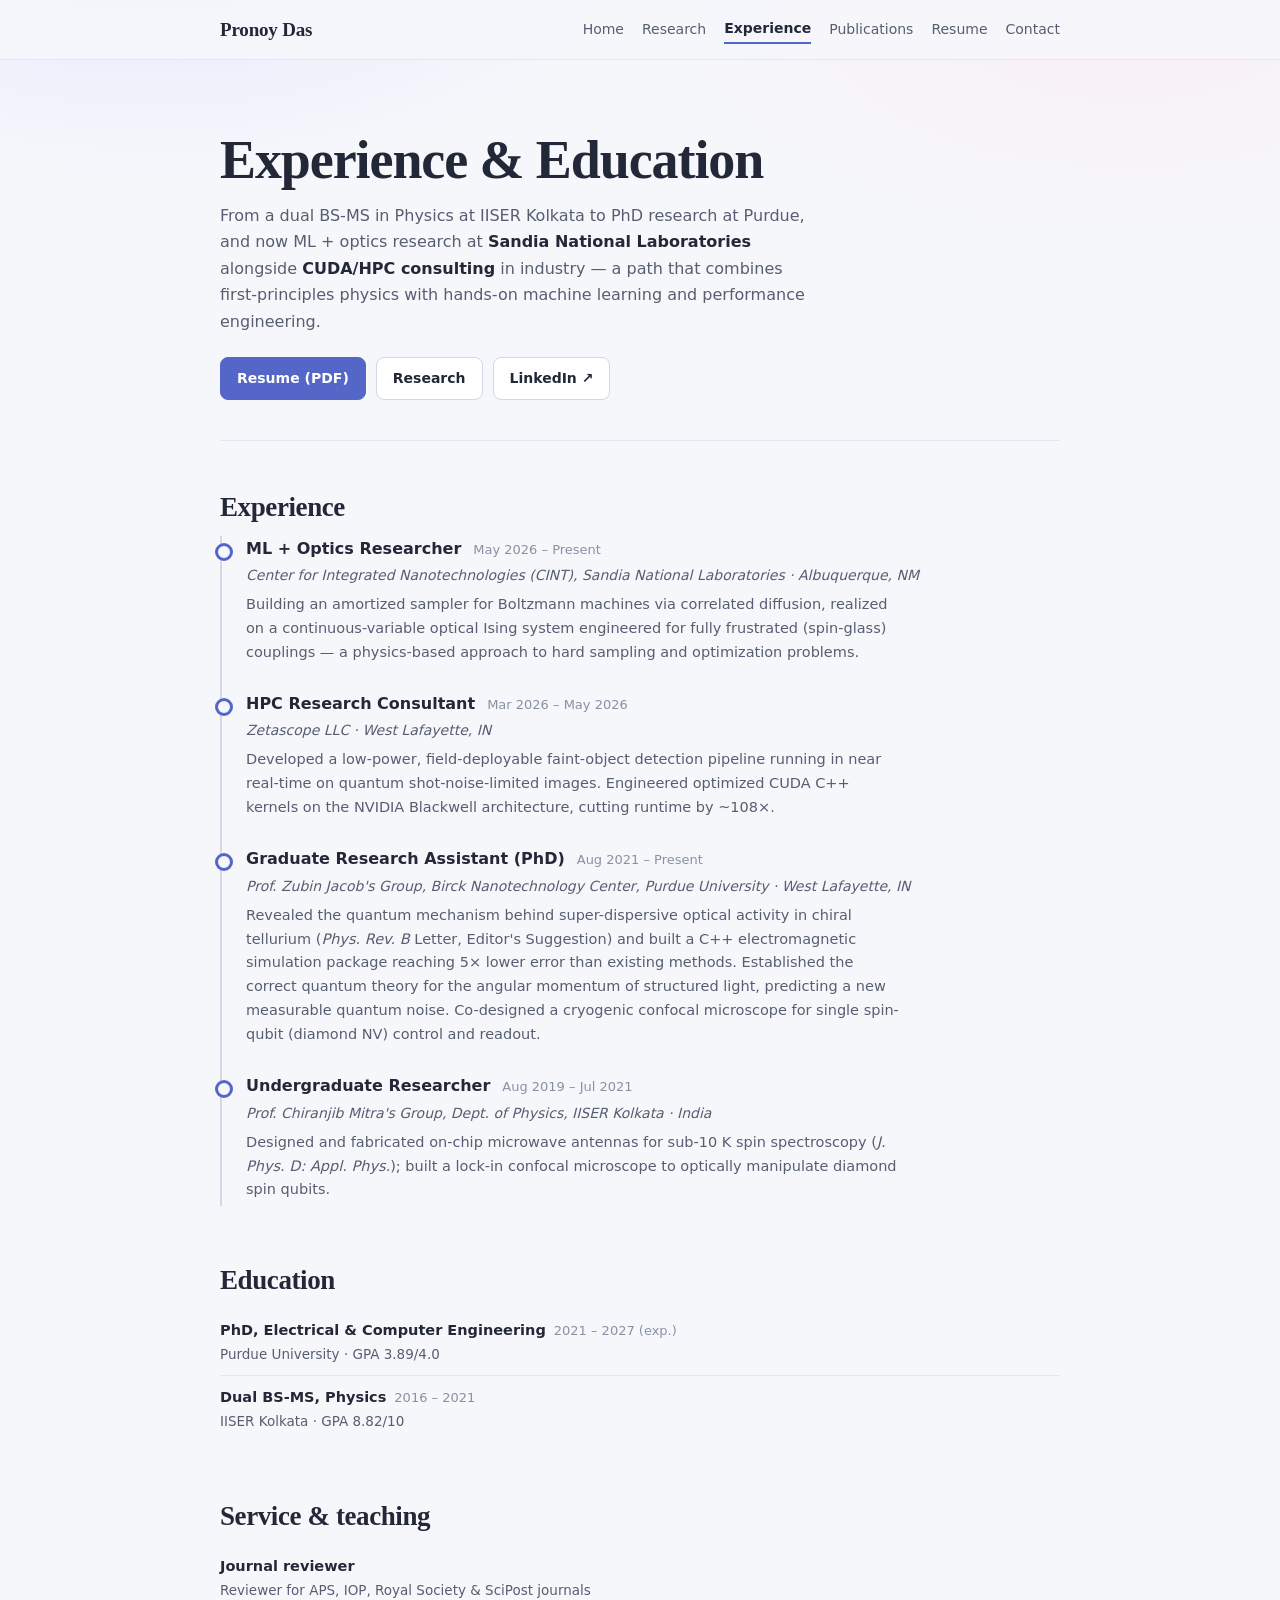
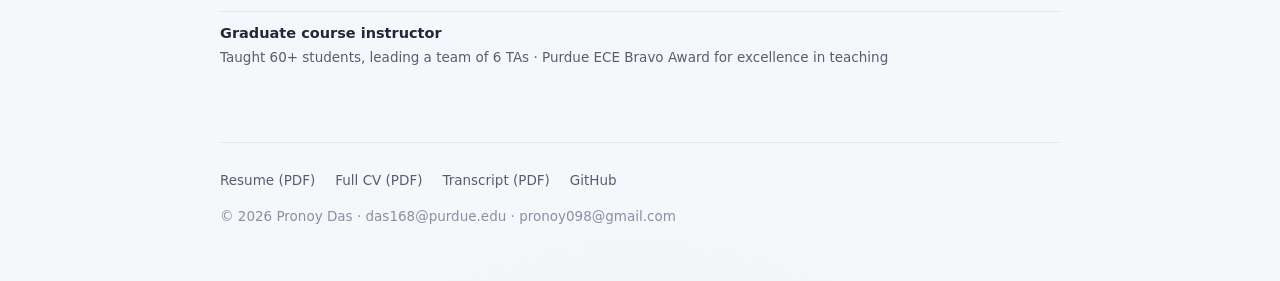
==== experience.html @ fbb36c84 "changes" ====
<!doctype html>
<html lang="en">
<head>
  <meta charset="utf-8" />
  <meta name="viewport" content="width=device-width, initial-scale=1" />
  <title>Experience &amp; Education | Pronoy Das</title>

  <!-- Primary SEO -->
  <meta name="description" content="Experience and education of Pronoy Das: ML + optics research at Sandia National Laboratories, CUDA/HPC consulting at Zetascope, PhD research at Purdue University, and a dual BS-MS in Physics from IISER Kolkata." />
  <meta name="robots" content="index, follow, max-image-preview:large, max-snippet:-1, max-video-preview:-1" />
  <link rel="canonical" href="https://daspronoy.github.io/experience.html" />

  <!-- Open Graph -->
  <meta property="og:type" content="website" />
  <meta property="og:url" content="https://daspronoy.github.io/experience.html" />
  <meta property="og:title" content="Experience &amp; Education | Pronoy Das" />
  <meta property="og:description" content="ML + optics research at Sandia National Laboratories, CUDA/HPC consulting, PhD research at Purdue University, and a dual BS-MS in Physics from IISER Kolkata." />
  <meta property="og:site_name" content="Pronoy Das" />
  <meta property="og:locale" content="en_US" />
  <meta property="og:image" content="https://daspronoy.github.io/assets/Pronoy.webp" />
  <meta property="og:image:alt" content="Headshot of Pronoy Das" />

  <!-- Twitter -->
  <meta name="twitter:card" content="summary_large_image" />
  <meta name="twitter:title" content="Experience &amp; Education | Pronoy Das" />
  <meta name="twitter:description" content="ML + optics research at Sandia National Laboratories, CUDA/HPC consulting, PhD research at Purdue University, and a dual BS-MS in Physics from IISER Kolkata." />
  <meta name="twitter:image" content="https://daspronoy.github.io/assets/Pronoy.webp" />

  <link rel="stylesheet" href="styles.css" />

  <!-- JSON-LD structured data -->
  <script type="application/ld+json">
  {
    "@context": "https://schema.org",
    "@type": "WebPage",
    "name": "Experience & Education | Pronoy Das",
    "url": "https://daspronoy.github.io/experience.html",
    "isPartOf": {"@type": "WebSite", "name": "Pronoy Das", "url": "https://daspronoy.github.io/"},
    "about": [
      "Machine learning research at Sandia National Laboratories",
      "CUDA and GPU performance engineering",
      "PhD research at Purdue University",
      "Physics education at IISER Kolkata"
    ]
  }
  </script>
</head>

<body>
  <header class="site-header">
    <div class="container header-inner">
      <a href="index.html" class="brand">Pronoy Das</a>
      <nav class="site-nav" aria-label="Main navigation">
        <a href="index.html" class="nav-link">Home</a>
        <a href="research.html" class="nav-link">Research</a>
        <a href="experience.html" class="nav-link" aria-current="page">Experience</a>
        <a href="research.html#publications" class="nav-link">Publications</a>
        <a href="docs/resume.pdf" class="nav-link">Resume</a>
        <a href="index.html#contact" class="nav-link">Contact</a>
      </nav>
    </div>
  </header>

  <main class="container">
    <!-- Intro -->
    <section class="hero">
      <h1 class="hero-title">Experience &amp; Education</h1>
      <p class="hero-blurb">
        From a dual BS-MS in Physics at IISER Kolkata to PhD research at Purdue, and now ML + optics research at
        <strong>Sandia National Laboratories</strong> alongside <strong>CUDA/HPC consulting</strong> in industry —
        a path that combines first-principles physics with hands-on machine learning and performance engineering.
      </p>
      <div class="hero-cta">
        <a class="btn btn-primary" href="docs/resume.pdf">Resume (PDF)</a>
        <a class="btn" href="research.html">Research</a>
        <a class="btn" href="https://www.linkedin.com/in/daspronoy/" target="_blank" rel="noreferrer">LinkedIn ↗</a>
      </div>
    </section>

    <!-- Experience -->
    <section class="section" id="experience">
      <h2 class="section-title">Experience</h2>
      <ul class="timeline">
        <li>
          <div class="role-head">
            <h3 class="role-title">ML + Optics Researcher</h3>
            <span class="role-dates">May 2026 – Present</span>
          </div>
          <p class="role-org">Center for Integrated Nanotechnologies (CINT), Sandia National Laboratories · Albuquerque, NM</p>
          <p class="role-desc">
            Building an amortized sampler for Boltzmann machines via correlated diffusion, realized on a
            continuous-variable optical Ising system engineered for fully frustrated (spin-glass) couplings — a
            physics-based approach to hard sampling and optimization problems.
          </p>
        </li>

        <li>
          <div class="role-head">
            <h3 class="role-title">HPC Research Consultant</h3>
            <span class="role-dates">Mar 2026 – May 2026</span>
          </div>
          <p class="role-org">Zetascope LLC · West Lafayette, IN</p>
          <p class="role-desc">
            Developed a low-power, field-deployable faint-object detection pipeline running in near real-time on
            quantum shot-noise-limited images. Engineered optimized CUDA C++ kernels on the NVIDIA Blackwell
            architecture, cutting runtime by ~108&times;.
          </p>
        </li>

        <li>
          <div class="role-head">
            <h3 class="role-title">Graduate Research Assistant (PhD)</h3>
            <span class="role-dates">Aug 2021 – Present</span>
          </div>
          <p class="role-org">Prof. Zubin Jacob's Group, Birck Nanotechnology Center, Purdue University · West Lafayette, IN</p>
          <p class="role-desc">
            Revealed the quantum mechanism behind super-dispersive optical activity in chiral tellurium
            (<em>Phys. Rev. B</em> Letter, Editor's Suggestion) and built a C++ electromagnetic simulation package
            reaching 5&times; lower error than existing methods. Established the correct quantum theory for the angular
            momentum of structured light, predicting a new measurable quantum noise. Co-designed a cryogenic confocal
            microscope for single spin-qubit (diamond NV) control and readout.
          </p>
        </li>

        <li>
          <div class="role-head">
            <h3 class="role-title">Undergraduate Researcher</h3>
            <span class="role-dates">Aug 2019 – Jul 2021</span>
          </div>
          <p class="role-org">Prof. Chiranjib Mitra's Group, Dept. of Physics, IISER Kolkata · India</p>
          <p class="role-desc">
            Designed and fabricated on-chip microwave antennas for sub-10 K spin spectroscopy
            (<em>J. Phys. D: Appl. Phys.</em>); built a lock-in confocal microscope to optically manipulate diamond
            spin qubits.
          </p>
        </li>
      </ul>
    </section>

    <!-- Education -->
    <section class="section" id="education">
      <h2 class="section-title">Education</h2>
      <ul class="plain-list">
        <li><strong>PhD, Electrical &amp; Computer Engineering</strong><span class="when">2021 – 2027 (exp.)</span>
          <span class="detail">Purdue University · GPA 3.89/4.0</span></li>
        <li><strong>Dual BS-MS, Physics</strong><span class="when">2016 – 2021</span>
          <span class="detail">IISER Kolkata · GPA 8.82/10</span></li>
      </ul>
    </section>

    <!-- Service & teaching -->
    <section class="section" id="service">
      <h2 class="section-title">Service &amp; teaching</h2>
      <ul class="plain-list">
        <li><strong>Journal reviewer</strong>
          <span class="detail">Reviewer for APS, IOP, Royal Society &amp; SciPost journals</span></li>
        <li><strong>Graduate course instructor</strong>
          <span class="detail">Taught 60+ students, leading a team of 6 TAs · Purdue ECE Bravo Award for excellence in teaching</span></li>
      </ul>
    </section>

    <footer class="footer">
      <ul class="footer-links">
        <li><a href="docs/resume.pdf">Resume (PDF)</a></li>
        <li><a href="docs/CV.pdf">Full CV (PDF)</a></li>
        <li><a href="docs/transcript.pdf">Transcript (PDF)</a></li>
        <li><a href="https://github.com/daspronoy" target="_blank" rel="noreferrer">GitHub</a></li>
      </ul>
      <p>© 2026 Pronoy Das · das168@purdue.edu · pronoy098@gmail.com</p>
    </footer>
  </main>
</body>
</html>
---- styles.css ----
/* styles.css — shared by index.html and research.html
   Hand-written CSS (no frameworks). Clean, light, editorial. */

:root{
  --bg: #f6f7fb;
  --bg-alt: #eceff7;
  --ink: #232838;
  --muted: #565e72;
  --faint: #8791a6;
  --accent: #5566c9;
  --accent-dark: #4254b0;
  --border: #e2e6f0;
  --border-strong: #d2d8e8;
  --card: #ffffff;
  --pastel-pink: #f3c9d9;
  --pastel-mint: #c2e4d8;
  --pastel-lavender: #d6cff1;
  --serif: "Iowan Old Style", "Palatino Linotype", Palatino, Georgia, "Times New Roman", serif;
  --sans: ui-sans-serif, system-ui, -apple-system, "Segoe UI", Roboto, Helvetica, Arial, sans-serif;
}

*{ box-sizing: border-box; }

html{ scroll-behavior: smooth; }

body{
  margin: 0;
  background:
    radial-gradient(900px 480px at 12% -5%, rgba(186,196,255,0.35), transparent 55%),
    radial-gradient(800px 420px at 88% 0%, rgba(255,219,233,0.30), transparent 55%),
    radial-gradient(700px 500px at 50% 110%, rgba(196,233,222,0.28), transparent 55%),
    var(--bg);
  color: var(--ink);
  font-family: var(--sans);
  font-size: 16px;
  line-height: 1.65;
  -webkit-font-smoothing: antialiased;
}

.container{
  width: 100%;
  max-width: 880px;
  margin: 0 auto;
  padding: 0 20px;
}

a{ color: var(--accent-dark); text-decoration: none; }
a:hover{ text-decoration: underline; }

.sr-only{
  position: absolute;
  width: 1px; height: 1px;
  padding: 0; margin: -1px;
  overflow: hidden; clip: rect(0,0,0,0);
  border: 0;
}

/* ---------- Header ---------- */
.site-header{
  position: sticky;
  top: 0;
  z-index: 50;
  background: rgba(246,247,251,0.90);
  backdrop-filter: blur(8px);
  border-bottom: 1px solid var(--border);
}

.header-inner{
  display: flex;
  align-items: center;
  justify-content: space-between;
  flex-wrap: wrap;
  gap: 6px 16px;
  padding-top: 14px;
  padding-bottom: 14px;
}

.brand{
  font-family: var(--serif);
  font-size: 19px;
  font-weight: 700;
  color: var(--ink);
  letter-spacing: -0.01em;
}
.brand:hover{ text-decoration: none; color: var(--accent-dark); }

.site-nav{
  display: flex;
  align-items: center;
  flex-wrap: wrap;
  gap: 4px 18px;
}

.nav-link{
  font-size: 14px;
  color: var(--muted);
  padding: 2px 0;
}
.nav-link:hover{ color: var(--ink); text-decoration: none; }
.nav-link[aria-current="page"]{
  color: var(--ink);
  font-weight: 600;
  border-bottom: 2px solid var(--accent);
}

/* ---------- Hero ---------- */
.hero{
  padding: 56px 0 40px;
  border-bottom: 1px solid var(--border);
}

.hero-grid{
  display: grid;
  grid-template-columns: 1fr;
  gap: 28px;
  align-items: center;
}

@media (min-width: 700px){
  .hero-grid{ grid-template-columns: 1fr 190px; gap: 40px; }
}

.status-pill{
  display: inline-flex;
  align-items: center;
  gap: 8px;
  border: 1px solid var(--border-strong);
  background: var(--card);
  border-radius: 999px;
  padding: 5px 12px;
  font-size: 13px;
  font-weight: 600;
  color: var(--muted);
}

.status-dot{
  width: 8px; height: 8px;
  border-radius: 999px;
  background: #2e7d4f;
  flex: none;
}

.hero-title{
  font-family: var(--serif);
  font-size: 44px;
  line-height: 1.05;
  letter-spacing: -0.02em;
  margin: 16px 0 0;
  font-weight: 700;
}

@media (min-width: 700px){
  .hero-title{ font-size: 54px; }
}

.hero-subtitle{
  margin: 12px 0 0;
  font-size: 17px;
  color: var(--muted);
}

.hero-blurb{
  margin: 14px 0 0;
  max-width: 600px;
  color: var(--muted);
}
.hero-blurb strong{ color: var(--ink); }

.hero-cta{
  margin-top: 22px;
  display: flex;
  flex-wrap: wrap;
  gap: 10px;
}

.portrait{
  width: 160px;
  height: 160px;
  border-radius: 50%;
  overflow: hidden;
  border: 1px solid var(--border-strong);
  box-shadow: 0 8px 24px rgba(28,27,23,0.10);
  justify-self: center;
}

@media (min-width: 700px){
  .portrait{ width: 190px; height: 190px; justify-self: end; }
}

.portrait img{
  width: 100%;
  height: 100%;
  object-fit: cover;
  display: block;
}

/* ---------- Buttons ---------- */
.btn{
  display: inline-flex;
  align-items: center;
  gap: 6px;
  border-radius: 8px;
  padding: 9px 16px;
  font-size: 14px;
  font-weight: 600;
  border: 1px solid var(--border-strong);
  background: var(--card);
  color: var(--ink);
  transition: background 140ms ease, border-color 140ms ease;
}
.btn:hover{ text-decoration: none; border-color: var(--faint); background: var(--bg-alt); }

.btn-primary{
  background: var(--accent);
  border-color: var(--accent);
  color: #ffffff;
}
.btn-primary:hover{ background: var(--accent-dark); border-color: var(--accent-dark); }

/* ---------- Stat strip ---------- */
.stats{
  display: grid;
  grid-template-columns: 1fr 1fr;
  gap: 1px;
  background: var(--border);
  border: 1px solid var(--border);
  border-radius: 12px;
  overflow: hidden;
  margin: 36px 0 0;
}

@media (min-width: 700px){
  .stats{ grid-template-columns: repeat(4, 1fr); }
}

.stat{
  background: var(--card);
  padding: 16px 18px;
}

.stat-value{
  margin: 0;
  font-family: var(--serif);
  font-size: 22px;
  font-weight: 700;
  letter-spacing: -0.01em;
}

.stat-label{
  margin: 4px 0 0;
  font-size: 13px;
  color: var(--muted);
  line-height: 1.4;
}

/* ---------- Sections ---------- */
.section{ padding: 44px 0 8px; }

.section-title{
  font-family: var(--serif);
  font-size: 27px;
  font-weight: 700;
  letter-spacing: -0.015em;
  margin: 0 0 6px;
}

.section-intro{
  margin: 0 0 22px;
  color: var(--muted);
  max-width: 640px;
}

.section-foot{
  margin: 18px 0 0;
  font-size: 14px;
  color: var(--muted);
}

/* ---------- Pillars ---------- */
.pillars{
  display: grid;
  grid-template-columns: 1fr;
  gap: 14px;
}

@media (min-width: 700px){
  .pillars{ grid-template-columns: repeat(3, 1fr); }
}

.pillar{
  background: var(--card);
  border: 1px solid var(--border);
  border-radius: 12px;
  padding: 20px;
  border-top: 4px solid var(--pastel-lavender);
}

.pillar:nth-child(1){ border-top-color: var(--pastel-pink); }
.pillar:nth-child(2){ border-top-color: var(--pastel-mint); }
.pillar:nth-child(3){ border-top-color: var(--pastel-lavender); }

.pillar:nth-child(1) .kicker{ color: #b35c83; }
.pillar:nth-child(2) .kicker{ color: #2f8273; }
.pillar:nth-child(3) .kicker{ color: #7461c2; }

.pillar h3{
  font-family: var(--serif);
  font-size: 18px;
  margin: 0 0 8px;
  letter-spacing: -0.01em;
}

.pillar p{
  margin: 0;
  font-size: 14px;
  color: var(--muted);
}

.pillar .kicker{
  display: block;
  font-size: 12px;
  font-weight: 700;
  text-transform: uppercase;
  letter-spacing: 0.08em;
  color: var(--accent);
  margin-bottom: 8px;
}

/* ---------- Experience timeline ---------- */
.timeline{
  list-style: none;
  margin: 0;
  padding: 0;
  border-left: 2px solid var(--border-strong);
}

.timeline li{
  position: relative;
  padding: 0 0 26px 24px;
}

.timeline li:last-child{ padding-bottom: 4px; }

.timeline li::before{
  content: "";
  position: absolute;
  left: -7px;
  top: 7px;
  width: 12px; height: 12px;
  border-radius: 999px;
  background: var(--bg);
  border: 3px solid var(--accent);
}

.role-head{
  display: flex;
  flex-wrap: wrap;
  align-items: baseline;
  gap: 4px 12px;
}

.role-title{
  font-weight: 700;
  font-size: 16px;
  margin: 0;
}

.role-dates{
  font-size: 13px;
  color: var(--faint);
  white-space: nowrap;
}

.role-org{
  margin: 2px 0 6px;
  font-size: 14px;
  color: var(--muted);
  font-style: italic;
}

.role-desc{
  margin: 0;
  font-size: 14.5px;
  color: var(--muted);
  max-width: 660px;
}

.role-desc + .role-desc{ margin-top: 6px; }

/* ---------- Publications ---------- */
.pub-list{
  list-style: none;
  margin: 0;
  padding: 0;
}

.pub-list li{
  padding: 16px 0;
  border-bottom: 1px solid var(--border);
}

.pub-list li:first-child{ padding-top: 4px; }

.pub-title{
  margin: 0;
  font-size: 16px;
  font-weight: 600;
  line-height: 1.45;
}

.pub-meta{
  margin: 4px 0 0;
  font-size: 14px;
  color: var(--muted);
}

.pub-meta em{ font-style: italic; }

.badge{
  display: inline-block;
  font-size: 12px;
  font-weight: 700;
  color: var(--accent-dark);
  background: rgba(85,102,201,0.08);
  border: 1px solid rgba(85,102,201,0.25);
  border-radius: 6px;
  padding: 1px 8px;
  margin-left: 6px;
  vertical-align: 1px;
  white-space: nowrap;
}

/* ---------- Compact two-column blocks (awards / education) ---------- */
.two-col{
  display: grid;
  grid-template-columns: 1fr;
  gap: 14px;
}

@media (min-width: 700px){
  .two-col{ grid-template-columns: 1fr 1fr; gap: 18px; }
}

.plain-list{
  list-style: none;
  margin: 0;
  padding: 0;
}

.plain-list li{
  padding: 10px 0;
  border-bottom: 1px solid var(--border);
  font-size: 14.5px;
}

.plain-list li:last-child{ border-bottom: 0; }

.plain-list .when{
  color: var(--faint);
  font-size: 13px;
  margin-left: 8px;
  white-space: nowrap;
}

.plain-list .detail{
  display: block;
  color: var(--muted);
  font-size: 13.5px;
}

/* ---------- Projects (research page) ---------- */
.project{
  background: var(--card);
  border: 1px solid var(--border);
  border-radius: 12px;
  padding: 22px;
  margin: 0 0 16px;
  border-left: 4px solid var(--pastel-lavender);
}

.project:nth-of-type(3n+1){ border-left-color: var(--pastel-pink); }
.project:nth-of-type(3n+2){ border-left-color: var(--pastel-mint); }
.project:nth-of-type(3n){ border-left-color: var(--pastel-lavender); }

.project h3{
  font-family: var(--serif);
  font-size: 20px;
  margin: 0 0 4px;
  letter-spacing: -0.01em;
}

.project .project-venue{
  margin: 0 0 10px;
  font-size: 13.5px;
  color: var(--faint);
}

.project p{
  margin: 0 0 10px;
  font-size: 14.5px;
  color: var(--muted);
}

.project p:last-child{ margin-bottom: 0; }

.tag-row{
  display: flex;
  flex-wrap: wrap;
  gap: 8px;
  margin-top: 12px;
}

.tag{
  font-size: 12.5px;
  color: var(--muted);
  background: var(--bg-alt);
  border: 1px solid var(--border);
  border-radius: 999px;
  padding: 3px 10px;
}

/* ---------- Contact ---------- */
.contact-card{
  background: var(--card);
  border: 1px solid var(--border);
  border-radius: 12px;
  padding: 26px;
  margin-top: 4px;
}

.contact-card p{ margin: 0 0 14px; color: var(--muted); max-width: 560px; }

.contact-links{
  display: flex;
  flex-wrap: wrap;
  gap: 10px;
}

/* ---------- Footer ---------- */
.footer{
  margin-top: 56px;
  border-top: 1px solid var(--border);
  padding: 26px 0 40px;
  font-size: 13.5px;
  color: var(--faint);
}

.footer-links{
  display: flex;
  flex-wrap: wrap;
  gap: 8px 20px;
  margin: 0 0 10px;
  padding: 0;
  list-style: none;
}

.footer-links a{ color: var(--muted); }

/* ---------- Motion preferences ---------- */
@media (prefers-reduced-motion: reduce){
  html{ scroll-behavior: auto; }
  .btn{ transition: none; }
}

@media print{
  .site-header, .hero-cta, .contact-links{ display: none; }
}
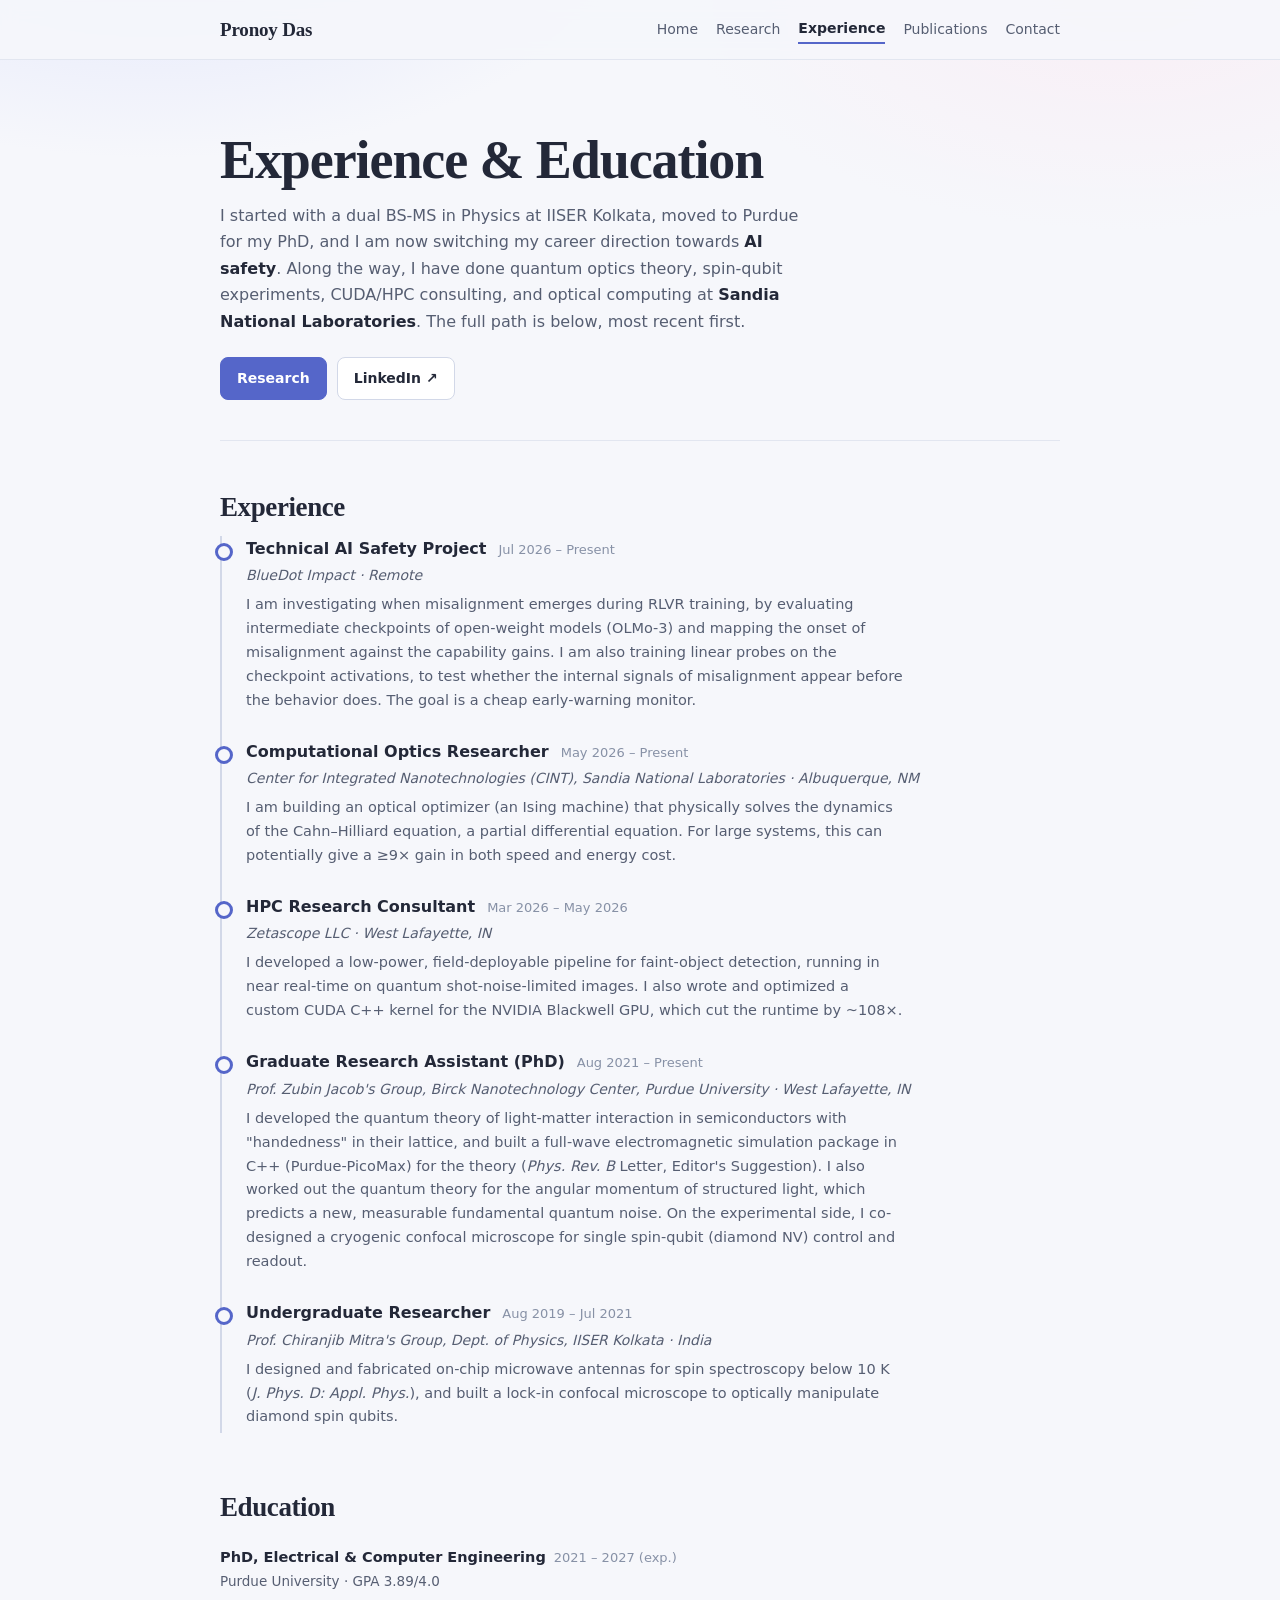
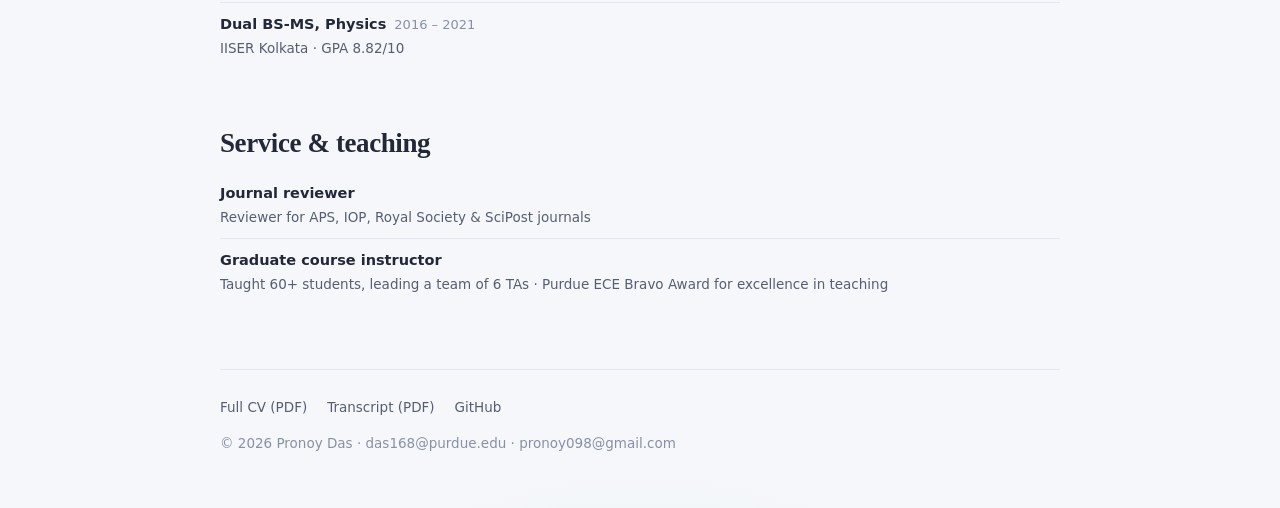
==== commit 15ea7517: "website overhaul" ====
--- a/experience.html
+++ b/experience.html
@@ -6,7 +6,7 @@
   <title>Experience &amp; Education | Pronoy Das</title>
 
   <!-- Primary SEO -->
-  <meta name="description" content="Experience and education of Pronoy Das: ML + optics research at Sandia National Laboratories, CUDA/HPC consulting at Zetascope, PhD research at Purdue University, and a dual BS-MS in Physics from IISER Kolkata." />
+  <meta name="description" content="Experience and education of Pronoy Das: technical AI safety research with BlueDot Impact, computational optics at Sandia National Laboratories, CUDA/HPC consulting at Zetascope, PhD research at Purdue University, and a dual BS-MS in Physics from IISER Kolkata." />
   <meta name="robots" content="index, follow, max-image-preview:large, max-snippet:-1, max-video-preview:-1" />
   <link rel="canonical" href="https://daspronoy.github.io/experience.html" />
 
@@ -14,7 +14,7 @@
   <meta property="og:type" content="website" />
   <meta property="og:url" content="https://daspronoy.github.io/experience.html" />
   <meta property="og:title" content="Experience &amp; Education | Pronoy Das" />
-  <meta property="og:description" content="ML + optics research at Sandia National Laboratories, CUDA/HPC consulting, PhD research at Purdue University, and a dual BS-MS in Physics from IISER Kolkata." />
+  <meta property="og:description" content="Technical AI safety research with BlueDot Impact, computational optics at Sandia National Laboratories, CUDA/HPC consulting, PhD research at Purdue University, and a dual BS-MS in Physics from IISER Kolkata." />
   <meta property="og:site_name" content="Pronoy Das" />
   <meta property="og:locale" content="en_US" />
   <meta property="og:image" content="https://daspronoy.github.io/assets/Pronoy.webp" />
@@ -23,7 +23,7 @@
   <!-- Twitter -->
   <meta name="twitter:card" content="summary_large_image" />
   <meta name="twitter:title" content="Experience &amp; Education | Pronoy Das" />
-  <meta name="twitter:description" content="ML + optics research at Sandia National Laboratories, CUDA/HPC consulting, PhD research at Purdue University, and a dual BS-MS in Physics from IISER Kolkata." />
+  <meta name="twitter:description" content="Technical AI safety research with BlueDot Impact, computational optics at Sandia National Laboratories, CUDA/HPC consulting, PhD research at Purdue University, and a dual BS-MS in Physics from IISER Kolkata." />
   <meta name="twitter:image" content="https://daspronoy.github.io/assets/Pronoy.webp" />
 
   <link rel="stylesheet" href="styles.css" />
@@ -37,7 +37,8 @@
     "url": "https://daspronoy.github.io/experience.html",
     "isPartOf": {"@type": "WebSite", "name": "Pronoy Das", "url": "https://daspronoy.github.io/"},
     "about": [
-      "Machine learning research at Sandia National Laboratories",
+      "Technical AI safety research with BlueDot Impact",
+      "Computational optics research at Sandia National Laboratories",
       "CUDA and GPU performance engineering",
       "PhD research at Purdue University",
       "Physics education at IISER Kolkata"
@@ -55,7 +56,6 @@
         <a href="research.html" class="nav-link">Research</a>
         <a href="experience.html" class="nav-link" aria-current="page">Experience</a>
         <a href="research.html#publications" class="nav-link">Publications</a>
-        <a href="docs/resume.pdf" class="nav-link">Resume</a>
         <a href="index.html#contact" class="nav-link">Contact</a>
       </nav>
     </div>
@@ -66,13 +66,13 @@
     <section class="hero">
       <h1 class="hero-title">Experience &amp; Education</h1>
       <p class="hero-blurb">
-        From a dual BS-MS in Physics at IISER Kolkata to PhD research at Purdue, and now ML + optics research at
-        <strong>Sandia National Laboratories</strong> alongside <strong>CUDA/HPC consulting</strong> in industry —
-        a path that combines first-principles physics with hands-on machine learning and performance engineering.
+        I started with a dual BS-MS in Physics at IISER Kolkata, moved to Purdue for my PhD, and I am now switching
+        my career direction towards <strong>AI safety</strong>. Along the way, I have done quantum optics theory,
+        spin-qubit experiments, CUDA/HPC consulting, and optical computing at
+        <strong>Sandia National Laboratories</strong>. The full path is below, most recent first.
       </p>
       <div class="hero-cta">
-        <a class="btn btn-primary" href="docs/resume.pdf">Resume (PDF)</a>
-        <a class="btn" href="research.html">Research</a>
+        <a class="btn btn-primary" href="research.html">Research</a>
         <a class="btn" href="https://www.linkedin.com/in/daspronoy/" target="_blank" rel="noreferrer">LinkedIn ↗</a>
       </div>
     </section>
@@ -83,14 +83,29 @@
       <ul class="timeline">
         <li>
           <div class="role-head">
-            <h3 class="role-title">ML + Optics Researcher</h3>
+            <h3 class="role-title">Technical AI Safety Project</h3>
+            <span class="role-dates">Jul 2026 – Present</span>
+          </div>
+          <p class="role-org">BlueDot Impact · Remote</p>
+          <p class="role-desc">
+            I am investigating when misalignment emerges during RLVR training, by evaluating intermediate
+            checkpoints of open-weight models (OLMo-3) and mapping the onset of misalignment against the
+            capability gains. I am also training linear probes on the checkpoint activations, to test whether the
+            internal signals of misalignment appear before the behavior does. The goal is a cheap early-warning
+            monitor.
+          </p>
+        </li>
+
+        <li>
+          <div class="role-head">
+            <h3 class="role-title">Computational Optics Researcher</h3>
             <span class="role-dates">May 2026 – Present</span>
           </div>
           <p class="role-org">Center for Integrated Nanotechnologies (CINT), Sandia National Laboratories · Albuquerque, NM</p>
           <p class="role-desc">
-            Building an amortized sampler for Boltzmann machines via correlated diffusion, realized on a
-            continuous-variable optical Ising system engineered for fully frustrated (spin-glass) couplings — a
-            physics-based approach to hard sampling and optimization problems.
+            I am building an optical optimizer (an Ising machine) that physically solves the dynamics of the
+            Cahn&ndash;Hilliard equation, a partial differential equation. For large systems, this can potentially
+            give a &ge;9&times; gain in both speed and energy cost.
           </p>
         </li>
 
@@ -101,9 +116,9 @@
           </div>
           <p class="role-org">Zetascope LLC · West Lafayette, IN</p>
           <p class="role-desc">
-            Developed a low-power, field-deployable faint-object detection pipeline running in near real-time on
-            quantum shot-noise-limited images. Engineered optimized CUDA C++ kernels on the NVIDIA Blackwell
-            architecture, cutting runtime by ~108&times;.
+            I developed a low-power, field-deployable pipeline for faint-object detection, running in near
+            real-time on quantum shot-noise-limited images. I also wrote and optimized a custom CUDA C++ kernel
+            for the NVIDIA Blackwell GPU, which cut the runtime by ~108&times;.
           </p>
         </li>
 
@@ -114,11 +129,12 @@
           </div>
           <p class="role-org">Prof. Zubin Jacob's Group, Birck Nanotechnology Center, Purdue University · West Lafayette, IN</p>
           <p class="role-desc">
-            Revealed the quantum mechanism behind super-dispersive optical activity in chiral tellurium
-            (<em>Phys. Rev. B</em> Letter, Editor's Suggestion) and built a C++ electromagnetic simulation package
-            reaching 5&times; lower error than existing methods. Established the correct quantum theory for the angular
-            momentum of structured light, predicting a new measurable quantum noise. Co-designed a cryogenic confocal
-            microscope for single spin-qubit (diamond NV) control and readout.
+            I developed the quantum theory of light-matter interaction in semiconductors with "handedness" in
+            their lattice, and built a full-wave electromagnetic simulation package in C++ (Purdue-PicoMax) for
+            the theory (<em>Phys. Rev. B</em> Letter, Editor's Suggestion). I also worked out the quantum theory
+            for the angular momentum of structured light, which predicts a new, measurable fundamental quantum
+            noise. On the experimental side, I co-designed a cryogenic confocal microscope for single spin-qubit
+            (diamond NV) control and readout.
           </p>
         </li>
 
@@ -129,9 +145,9 @@
           </div>
           <p class="role-org">Prof. Chiranjib Mitra's Group, Dept. of Physics, IISER Kolkata · India</p>
           <p class="role-desc">
-            Designed and fabricated on-chip microwave antennas for sub-10 K spin spectroscopy
-            (<em>J. Phys. D: Appl. Phys.</em>); built a lock-in confocal microscope to optically manipulate diamond
-            spin qubits.
+            I designed and fabricated on-chip microwave antennas for spin spectroscopy below 10 K
+            (<em>J. Phys. D: Appl. Phys.</em>), and built a lock-in confocal microscope to optically manipulate
+            diamond spin qubits.
           </p>
         </li>
       </ul>
@@ -161,7 +177,6 @@
 
     <footer class="footer">
       <ul class="footer-links">
-        <li><a href="docs/resume.pdf">Resume (PDF)</a></li>
         <li><a href="docs/CV.pdf">Full CV (PDF)</a></li>
         <li><a href="docs/transcript.pdf">Transcript (PDF)</a></li>
         <li><a href="https://github.com/daspronoy" target="_blank" rel="noreferrer">GitHub</a></li>
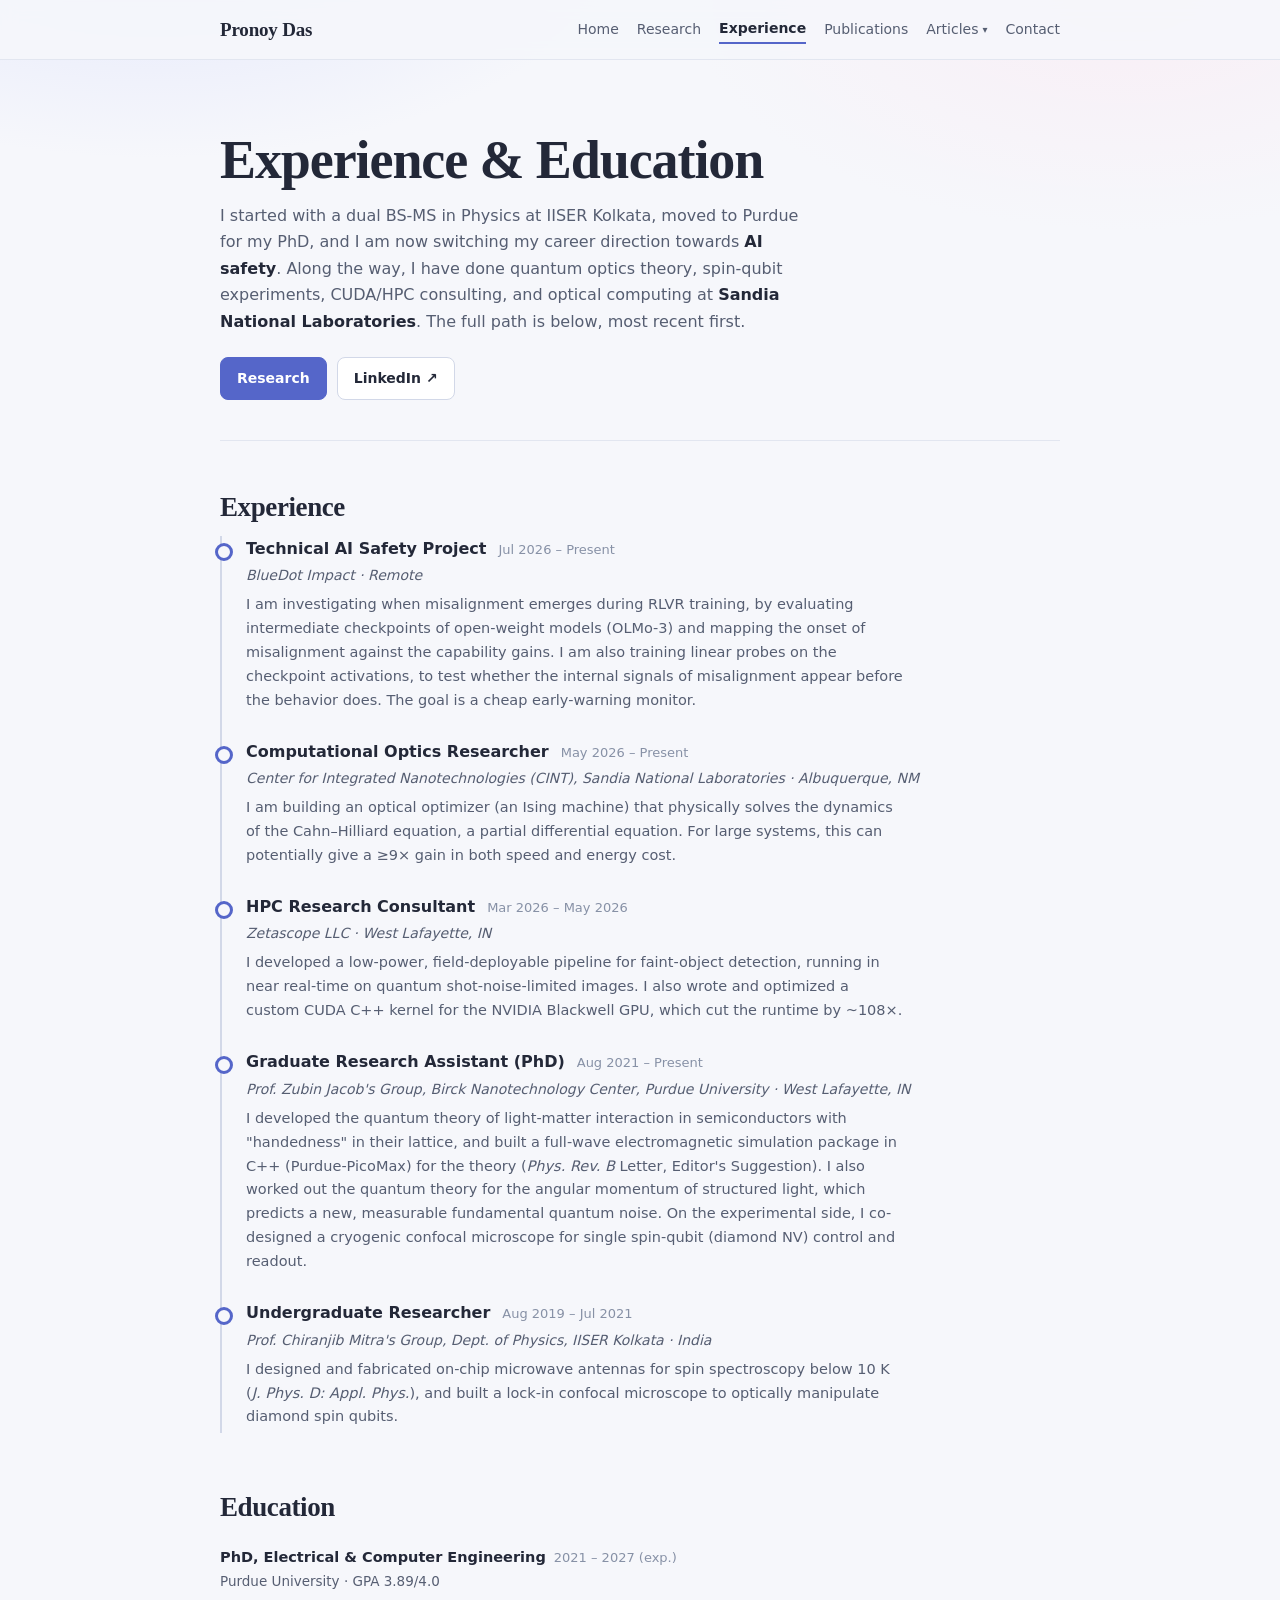
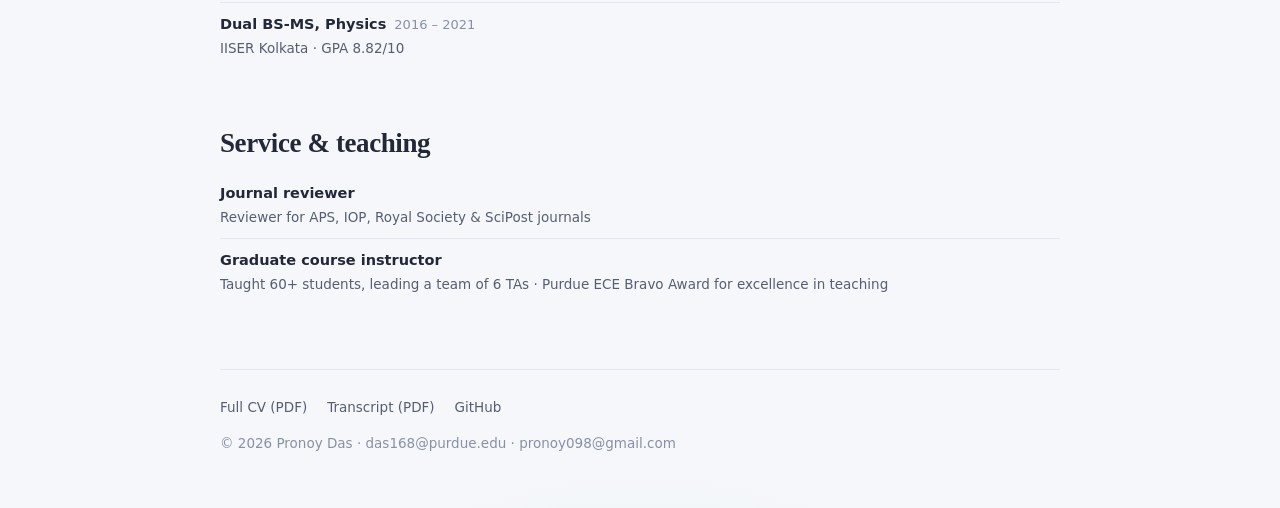
==== commit aba73c35: "RLVR article" ====
--- a/experience.html
+++ b/experience.html
@@ -26,7 +26,7 @@
   <meta name="twitter:description" content="Technical AI safety research with BlueDot Impact, computational optics at Sandia National Laboratories, CUDA/HPC consulting, PhD research at Purdue University, and a dual BS-MS in Physics from IISER Kolkata." />
   <meta name="twitter:image" content="https://daspronoy.github.io/assets/Pronoy.webp" />
 
-  <link rel="stylesheet" href="styles.css" />
+  <link rel="stylesheet" href="styles.css?v=3" />
 
   <!-- JSON-LD structured data -->
   <script type="application/ld+json">
@@ -56,6 +56,12 @@
         <a href="research.html" class="nav-link">Research</a>
         <a href="experience.html" class="nav-link" aria-current="page">Experience</a>
         <a href="research.html#publications" class="nav-link">Publications</a>
+        <div class="nav-dropdown">
+          <button type="button" class="nav-toggle" aria-haspopup="true" aria-expanded="false">Articles <span class="caret" aria-hidden="true">&#9662;</span></button>
+          <div class="dropdown-menu" role="menu">
+            <a role="menuitem" href="articles/rlvr-self-doubt.html">RLVR taught self-doubt, not deception</a>
+          </div>
+        </div>
         <a href="index.html#contact" class="nav-link">Contact</a>
       </nav>
     </div>
--- a/styles.css
+++ b/styles.css
@@ -103,6 +103,76 @@
   border-bottom: 2px solid var(--accent);
 }
 
+/* ---------- Nav dropdown ---------- */
+.nav-dropdown{ position: relative; display: inline-flex; }
+
+.nav-toggle{
+  font: inherit;
+  font-size: 14px;
+  color: var(--muted);
+  background: none;
+  border: 0;
+  padding: 2px 0;
+  cursor: pointer;
+  display: inline-flex;
+  align-items: center;
+  gap: 4px;
+}
+.nav-toggle:hover{ color: var(--ink); }
+.nav-toggle .caret{ font-size: 10px; line-height: 1; }
+
+.nav-dropdown.is-current .nav-toggle{
+  color: var(--ink);
+  font-weight: 600;
+  border-bottom: 2px solid var(--accent);
+}
+
+.dropdown-menu{
+  position: absolute;
+  top: 100%;
+  right: 0;
+  margin-top: 8px;
+  min-width: 260px;
+  background: var(--card);
+  border: 1px solid var(--border-strong);
+  border-radius: 10px;
+  box-shadow: 0 10px 28px rgba(28,27,23,0.12);
+  padding: 6px;
+  opacity: 0;
+  visibility: hidden;
+  transform: translateY(-4px);
+  transition: opacity 120ms ease, transform 120ms ease, visibility 120ms;
+}
+
+/* invisible bridge so the menu survives the gap on hover */
+.dropdown-menu::before{
+  content: "";
+  position: absolute;
+  left: 0; right: 0; top: -10px;
+  height: 10px;
+}
+
+.nav-dropdown:hover .dropdown-menu,
+.nav-dropdown:focus-within .dropdown-menu{
+  opacity: 1;
+  visibility: visible;
+  transform: translateY(0);
+}
+
+.dropdown-menu a{
+  display: block;
+  padding: 8px 12px;
+  border-radius: 7px;
+  font-size: 14px;
+  line-height: 1.4;
+  color: var(--ink);
+}
+.dropdown-menu a:hover{ background: var(--bg-alt); text-decoration: none; }
+
+@media (max-width: 560px){
+  .dropdown-menu{ min-width: 220px; }
+}
+
 /* ---------- Hero ---------- */
 .hero{
   padding: 56px 0 40px;
@@ -171,6 +241,18 @@
   display: flex;
   flex-wrap: wrap;
   gap: 10px;
+}
+
+.portrait-col{
+  display: flex;
+  flex-direction: column;
+  align-items: center;
+  gap: 14px;
+  justify-self: center;
+}
+
+@media (min-width: 700px){
+  .portrait-col{ justify-self: end; }
 }
 
 .portrait{
@@ -180,11 +262,10 @@
   overflow: hidden;
   border: 1px solid var(--border-strong);
   box-shadow: 0 8px 24px rgba(28,27,23,0.10);
-  justify-self: center;
 }
 
 @media (min-width: 700px){
-  .portrait{ width: 190px; height: 190px; justify-self: end; }
+  .portrait{ width: 190px; height: 190px; }
 }
 
 .portrait img{
@@ -192,6 +273,37 @@
   height: 100%;
   object-fit: cover;
   display: block;
+}
+
+.social-icons{
+  display: flex;
+  gap: 10px;
+}
+
+.social-icon{
+  display: inline-flex;
+  align-items: center;
+  justify-content: center;
+  width: 34px;
+  height: 34px;
+  padding: 0;
+  border-radius: 50%;
+  border: 1px solid var(--border-strong);
+  background: var(--card);
+  color: var(--muted);
+  cursor: pointer;
+  transition: color .15s ease, border-color .15s ease;
+}
+
+.social-icon:hover{
+  color: var(--ink);
+  border-color: var(--ink);
+}
+
+.social-icon svg{
+  width: 16px;
+  height: 16px;
+  fill: currentColor;
 }
 
 /* ---------- Buttons ---------- */
@@ -556,6 +668,275 @@
 
 .footer-links a{ color: var(--muted); }
 
+/* ---------- Article (long-form) ---------- */
+.article-wrap{ max-width: 720px; }
+.article-page .site-header .container{ max-width: 720px; }
+
+.article-head{
+  padding: 48px 0 26px;
+  border-bottom: 1px solid var(--border);
+}
+
+.article-kicker{
+  display: inline-block;
+  font-size: 12px;
+  font-weight: 700;
+  text-transform: uppercase;
+  letter-spacing: 0.08em;
+  color: var(--accent);
+  margin: 0 0 10px;
+}
+
+.article-title{
+  font-family: var(--serif);
+  font-size: 34px;
+  line-height: 1.15;
+  letter-spacing: -0.02em;
+  font-weight: 700;
+  margin: 0;
+}
+
+@media (min-width: 700px){
+  .article-title{ font-size: 42px; }
+}
+
+.article-byline{
+  margin: 14px 0 0;
+  font-size: 14px;
+  color: var(--faint);
+}
+.article-byline strong{ color: var(--ink); font-weight: 600; }
+.article-byline .sep{ margin: 0 8px; }
+
+.article-actions{
+  margin-top: 18px;
+  display: flex;
+  flex-wrap: wrap;
+  gap: 10px;
+}
+
+.article-body{
+  font-family: var(--serif);
+  font-size: 18.5px;
+  line-height: 1.72;
+  color: #2a2f40;
+  padding-bottom: 8px;
+}
+
+.article-body p{ margin: 0 0 20px; }
+
+.article-body h2{
+  font-family: var(--serif);
+  font-size: 25px;
+  font-weight: 700;
+  letter-spacing: -0.015em;
+  line-height: 1.25;
+  margin: 44px 0 14px;
+  scroll-margin-top: 90px;
+}
+
+.article-body h3{
+  font-family: var(--serif);
+  font-size: 20px;
+  font-weight: 700;
+  margin: 32px 0 10px;
+  scroll-margin-top: 90px;
+}
+
+.article-body a{ text-decoration: underline; text-underline-offset: 2px; }
+
+.abstract{
+  background: var(--card);
+  border: 1px solid var(--border);
+  border-left: 4px solid var(--pastel-lavender);
+  border-radius: 12px;
+  padding: 20px 22px;
+  margin: 28px 0 34px;
+  font-size: 16.5px;
+  line-height: 1.62;
+  color: var(--muted);
+}
+.abstract p{ margin: 0; }
+.abstract .label{
+  display: block;
+  font-family: var(--sans);
+  font-size: 12px;
+  font-weight: 700;
+  text-transform: uppercase;
+  letter-spacing: 0.08em;
+  color: var(--accent);
+  margin-bottom: 8px;
+}
+
+/* Table of contents */
+.toc{
+  background: var(--card);
+  border: 1px solid var(--border);
+  border-radius: 12px;
+  padding: 18px 22px;
+  margin: 0 0 36px;
+  font-family: var(--sans);
+}
+.toc h2{
+  font-family: var(--sans);
+  font-size: 12px;
+  font-weight: 700;
+  text-transform: uppercase;
+  letter-spacing: 0.08em;
+  color: var(--faint);
+  margin: 0 0 10px;
+}
+.toc ol{
+  margin: 0;
+  padding-left: 20px;
+  font-size: 14.5px;
+  line-height: 1.5;
+}
+.toc li{ margin: 6px 0; }
+.toc a{ color: var(--muted); text-decoration: none; }
+.toc a:hover{ color: var(--accent-dark); text-decoration: underline; }
+
+/* Transcript / specimen boxes */
+.specimen{
+  background: var(--card);
+  border: 1px solid var(--border-strong);
+  border-radius: 12px;
+  padding: 18px 20px;
+  margin: 26px 0;
+  font-family: var(--sans);
+  font-size: 15px;
+  line-height: 1.6;
+  color: var(--ink);
+}
+.specimen p{ margin: 0 0 12px; }
+.specimen p:last-child{ margin-bottom: 0; }
+.specimen .speaker{
+  font-weight: 700;
+  color: var(--muted);
+}
+.specimen .quote{
+  border-left: 3px solid var(--pastel-mint);
+  padding-left: 14px;
+  color: #333a4d;
+}
+.specimen .turn{
+  border-top: 1px solid var(--border);
+  padding-top: 12px;
+  margin-top: 14px;
+}
+.specimen .note{
+  font-size: 13px;
+  color: var(--faint);
+  line-height: 1.5;
+}
+.specimen .display{
+  text-align: center;
+  margin: 10px 0;
+}
+
+/* Figures */
+.article-body figure{
+  margin: 32px 0;
+}
+.article-body figure img{
+  display: block;
+  width: 100%;
+  height: auto;
+  border: 1px solid var(--border);
+  border-radius: 10px;
+  background: var(--card);
+}
+.article-body figcaption{
+  margin-top: 10px;
+  font-family: var(--sans);
+  font-size: 13.5px;
+  line-height: 1.55;
+  color: var(--faint);
+}
+.article-body figcaption strong{ color: var(--muted); }
+
+/* Key-numbers strip */
+.keynums{
+  display: grid;
+  grid-template-columns: 1fr 1fr;
+  gap: 1px;
+  background: var(--border);
+  border: 1px solid var(--border);
+  border-radius: 12px;
+  overflow: hidden;
+  margin: 30px 0;
+  font-family: var(--sans);
+}
+@media (min-width: 700px){
+  .keynums{ grid-template-columns: repeat(4, 1fr); }
+}
+.keynums div{ background: var(--card); padding: 14px 16px; }
+.keynums .n{
+  font-family: var(--serif);
+  font-size: 18px;
+  white-space: nowrap;
+  font-weight: 700;
+  letter-spacing: -0.01em;
+  margin: 0;
+}
+.keynums .l{
+  margin: 3px 0 0;
+  font-size: 12.5px;
+  line-height: 1.35;
+  color: var(--muted);
+}
+
+/* Data table */
+.table-scroll{
+  overflow-x: auto;
+  margin: 26px 0;
+  border: 1px solid var(--border);
+  border-radius: 12px;
+  background: var(--card);
+}
+.data-table{
+  border-collapse: collapse;
+  width: 100%;
+  font-family: var(--sans);
+  font-size: 13.5px;
+  min-width: 620px;
+}
+.data-table th, .data-table td{
+  text-align: left;
+  padding: 9px 14px;
+  border-bottom: 1px solid var(--border);
+  vertical-align: top;
+}
+.data-table thead th{
+  font-size: 12px;
+  text-transform: uppercase;
+  letter-spacing: 0.06em;
+  color: var(--faint);
+  white-space: nowrap;
+}
+.data-table tbody tr:last-child td{ border-bottom: 0; }
+.data-table td.num{ white-space: nowrap; text-align: right; font-variant-numeric: tabular-nums; }
+.data-table .verdict{ color: var(--muted); }
+
+.article-body ul.tight{
+  margin: 0 0 20px;
+  padding-left: 22px;
+}
+.article-body ul.tight li{ margin: 6px 0; }
+
+.appendix-note{
+  font-family: var(--sans);
+  font-size: 14.5px;
+  color: var(--muted);
+  background: var(--bg-alt);
+  border: 1px solid var(--border);
+  border-radius: 12px;
+  padding: 16px 18px;
+  margin: 26px 0;
+}
+.appendix-note p{ margin: 0 0 10px; }
+.appendix-note p:last-child{ margin: 0; }
+
 /* ---------- Motion preferences ---------- */
 @media (prefers-reduced-motion: reduce){
   html{ scroll-behavior: auto; }
